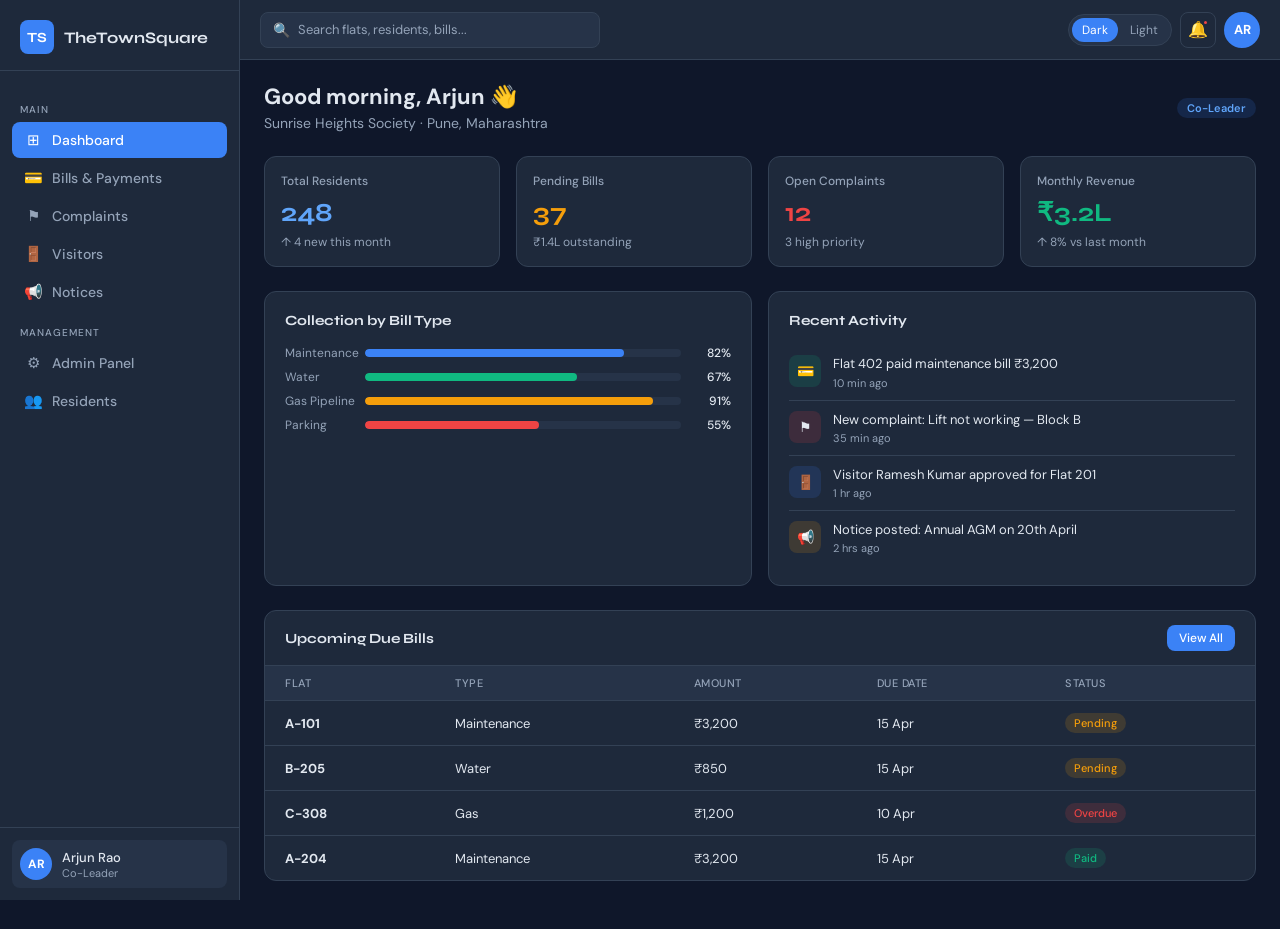
==== index.html @ 12490acf "TheTownSquare  full dashboard" ====
<!DOCTYPE html>
<html lang="en">
<head>
  <meta charset="UTF-8">
  <meta name="viewport" content="width=device-width, initial-scale=1.0, user-scalable=yes">
  <title>TheTownSquare | Sunrise Heights Dashboard</title>
  <link rel="stylesheet" href="styles.css">
  <link href="https://fonts.googleapis.com/css2?family=Syne:wght@400;500;700&family=DM+Sans:wght@400;500&display=swap" rel="stylesheet">
</head>
<body>
  <div class="app" id="app">
    <!-- SIDEBAR BACKDROP (mobile) -->
    <div class="sidebar-backdrop" id="sidebarBackdrop" onclick="closeSidebar()"></div>

    <!-- SIDEBAR -->
    <aside class="sidebar" id="sidebar">
      <div class="sidebar-logo">
        <div class="logo-icon">TS</div>
        <span class="logo-text">TheTownSquare</span>
      </div>
      <nav class="nav">
        <div class="nav-label">Main</div>
        <div class="nav-item active" data-page="dashboard"><span class="nav-icon">⊞</span> Dashboard</div>
        <div class="nav-item" data-page="bills"><span class="nav-icon">💳</span> Bills & Payments</div>
        <div class="nav-item" data-page="complaints"><span class="nav-icon">⚑</span> Complaints</div>
        <div class="nav-item" data-page="visitors"><span class="nav-icon">🚪</span> Visitors</div>
        <div class="nav-item" data-page="notices"><span class="nav-icon">📢</span> Notices</div>
        <div class="nav-label">Management</div>
        <div class="nav-item" data-page="admin"><span class="nav-icon">⚙</span> Admin Panel</div>
        <div class="nav-item" data-page="residents"><span class="nav-icon">👥</span> Residents</div>
      </nav>
      <div class="sidebar-bottom">
        <div class="user-card">
          <div class="avatar">AR</div>
          <div class="user-info">
            <div class="user-name">Arjun Rao</div>
            <div class="user-role">Co-Leader</div>
          </div>
        </div>
      </div>
    </aside>

    <!-- TOPBAR -->
    <header class="topbar">
      <button class="menu-btn" id="menuToggle" aria-label="Menu">☰</button>
      <div class="search-bar">
        <span class="search-icon">🔍</span>
        <input type="text" placeholder="Search flats, residents, bills..." id="globalSearch" />
      </div>
      <div class="topbar-right">
        <div class="toggle-wrap">
          <div class="toggle-opt on" id="darkBtn">Dark</div>
          <div class="toggle-opt" id="lightBtn">Light</div>
        </div>
        <button class="icon-btn badge-btn" id="notifBell">
          🔔
          <span class="notif-dot"></span>
        </button>
        <div class="topbar-avatar" id="avatarBtn">AR</div>
      </div>
    </header>

    <!-- MAIN CONTENT: pages injected dynamically but we keep static structure for clarity -->
    <main class="main" id="mainContent">
      <!-- Pages will be managed by JavaScript, but we can keep static HTML inside containers for reliability.
           For clean separation, JS will mount initial pages, but to respect the "3 files" approach we embed initial structure inside JS.
           However we keep static HTML as backup. We'll let JS fully control page visibility to keep modular. -->
    </main>
  </div>

  <!-- MODAL OVERLAYS (static but used by JS) -->
  <div class="overlay" id="addBillModal">
    <div class="modal">
      <div class="modal-title">Create New Bill <button class="close-btn" data-modal="addBillModal">✕</button></div>
      <div class="form-row"><label class="form-label">Flat Number</label><input class="form-input" id="billFlat" type="text" placeholder="A-101" /></div>
      <div class="form-row"><label class="form-label">Bill Type</label><select class="form-input" id="billType"><option>Maintenance</option><option>Water</option><option>Gas Pipeline</option><option>Parking</option></select></div>
      <div class="form-grid">
        <div class="form-row"><label class="form-label">Amount (₹)</label><input class="form-input" id="billAmount" type="number" placeholder="3200" /></div>
        <div class="form-row"><label class="form-label">Due Date</label><input class="form-input" id="billDue" type="date" /></div>
      </div>
      <div class="form-row"><label class="form-label">Notes (optional)</label><textarea class="form-input" id="billNotes" rows="2" placeholder="Any additional info..."></textarea></div>
      <div style="display:flex;gap:10px;margin-top:4px"><button class="btn btn-primary" id="confirmBillBtn" style="flex:1">Create Bill</button><button class="btn btn-outline" data-modal="addBillModal" style="flex:1">Cancel</button></div>
    </div>
  </div>
  <div class="overlay" id="addComplaintModal">
    <div class="modal">
      <div class="modal-title">Raise Complaint <button class="close-btn" data-modal="addComplaintModal">✕</button></div>
      <div class="form-row"><label class="form-label">Complaint Title</label><input class="form-input" id="complaintTitle" type="text" placeholder="Brief title" /></div>
      <div class="form-row"><label class="form-label">Description</label><textarea class="form-input" id="complaintDesc" rows="3" placeholder="Describe issue..."></textarea></div>
      <div class="form-grid">
        <div class="form-row"><label class="form-label">Priority</label><select class="form-input" id="complaintPriority"><option>Low</option><option>Medium</option><option>High</option></select></div>
        <div class="form-row"><label class="form-label">Flat Number</label><input class="form-input" id="complaintFlat" type="text" placeholder="Your flat" /></div>
      </div>
      <div style="display:flex;gap:10px;margin-top:4px"><button class="btn btn-primary" id="confirmComplaintBtn" style="flex:1">Submit</button><button class="btn btn-outline" data-modal="addComplaintModal" style="flex:1">Cancel</button></div>
    </div>
  </div>
  <div class="overlay" id="addVisitorModal">
    <div class="modal"><div class="modal-title">Add Expected Visitor <button class="close-btn" data-modal="addVisitorModal">✕</button></div>
      <div class="form-row"><label class="form-label">Visitor Name</label><input class="form-input" id="visitorName" type="text" placeholder="Full name" /></div>
      <div class="form-grid"><div class="form-row"><label class="form-label">Visit Type</label><select class="form-input" id="visitorType"><option>Guest</option><option>Delivery</option><option>Service</option></select></div>
      <div class="form-row"><label class="form-label">Expected Date</label><input class="form-input" id="visitorDate" type="date" /></div></div>
      <div class="form-row"><label class="form-label">Purpose</label><input class="form-input" id="visitorPurpose" type="text" placeholder="Reason" /></div>
      <div style="display:flex;gap:10px;margin-top:4px"><button class="btn btn-primary" id="confirmVisitorBtn" style="flex:1">Add Visitor</button><button class="btn btn-outline" data-modal="addVisitorModal" style="flex:1">Cancel</button></div>
    </div>
  </div>
  <div class="overlay" id="addNoticeModal">
    <div class="modal"><div class="modal-title">Post Notice <button class="close-btn" data-modal="addNoticeModal">✕</button></div>
      <div class="form-row"><label class="form-label">Notice Title</label><input class="form-input" id="noticeTitle" type="text" placeholder="Title" /></div>
      <div class="form-row"><label class="form-label">Content</label><textarea class="form-input" id="noticeContent" rows="4" placeholder="Details..."></textarea></div>
      <div class="form-grid"><div class="form-row"><label class="form-label">Visibility</label><select class="form-input" id="noticeVisibility"><option>All Residents</option><option>Block A Only</option><option>Committee Only</option></select></div>
      <div class="form-row"><label class="form-label">Priority</label><select class="form-input" id="noticePriority"><option>Normal</option><option>Important</option><option>Urgent</option></select></div></div>
      <div style="display:flex;gap:10px;margin-top:4px"><button class="btn btn-primary" id="confirmNoticeBtn" style="flex:1">Post Notice</button><button class="btn btn-outline" data-modal="addNoticeModal" style="flex:1">Cancel</button></div>
    </div>
  </div>

  <script src="script.js"></script>
</body>
</html>
---- styles.css ----
@import url('https://fonts.googleapis.com/css2?family=Syne:wght@400;500;700&family=DM+Sans:wght@400;500&display=swap');

* {
  box-sizing: border-box;
  margin: 0;
  padding: 0;
}

:root {
  --bg: #0F172A;
  --surface: #1E293B;
  --surface2: #263348;
  --accent: #3B82F6;
  --accent2: #60A5FA;
  --text: #E2E8F0;
  --text2: #94A3B8;
  --border: #334155;
  --success: #10B981;
  --warn: #F59E0B;
  --danger: #EF4444;
  --sidebar: 240px;
  --topbar: 60px;
  --radius: 12px;
}

.light {
  --bg: #F1F5F9;
  --surface: #FFFFFF;
  --surface2: #F8FAFC;
  --accent: #2563EB;
  --accent2: #3B82F6;
  --text: #0F172A;
  --text2: #64748B;
  --border: #E2E8F0;
  --success: #059669;
  --warn: #D97706;
  --danger: #DC2626;
}

body {
  font-family: 'DM Sans', sans-serif;
  background: var(--bg);
  color: var(--text);
  min-height: 100vh;
  overflow-x: hidden;
}

h1, h2, h3, h4 {
  font-family: 'Syne', sans-serif;
}

.app {
  display: flex;
  min-height: 100vh;
}

/* SIDEBAR */
.sidebar {
  width: var(--sidebar);
  background: var(--surface);
  border-right: 1px solid var(--border);
  display: flex;
  flex-direction: column;
  position: fixed;
  top: 0;
  left: 0;
  height: 100vh;
  z-index: 100;
  transition: transform 0.3s ease;
}

.sidebar-logo {
  padding: 20px 20px 16px;
  border-bottom: 1px solid var(--border);
  display: flex;
  align-items: center;
  gap: 10px;
}

.logo-icon {
  width: 34px;
  height: 34px;
  background: var(--accent);
  border-radius: 8px;
  display: flex;
  align-items: center;
  justify-content: center;
  font-family: 'Syne', sans-serif;
  font-weight: 700;
  color: #fff;
  font-size: 14px;
}

.logo-text {
  font-family: 'Syne', sans-serif;
  font-weight: 700;
  font-size: 16px;
  color: var(--text);
}

.nav {
  flex: 1;
  padding: 16px 12px;
  overflow-y: auto;
}

.nav-label {
  font-size: 10px;
  font-weight: 500;
  color: var(--text2);
  letter-spacing: 1px;
  text-transform: uppercase;
  padding: 0 8px;
  margin: 16px 0 6px;
}

.nav-item {
  display: flex;
  align-items: center;
  gap: 10px;
  padding: 9px 12px;
  border-radius: 8px;
  cursor: pointer;
  color: var(--text2);
  font-size: 14px;
  font-weight: 500;
  transition: all 0.15s;
  margin-bottom: 2px;
}

.nav-item:hover {
  background: var(--surface2);
  color: var(--text);
}

.nav-item.active {
  background: var(--accent);
  color: #fff;
}

.nav-icon {
  width: 18px;
  height: 18px;
  display: flex;
  align-items: center;
  justify-content: center;
  font-size: 15px;
  flex-shrink: 0;
}

.sidebar-bottom {
  padding: 12px;
  border-top: 1px solid var(--border);
}

.user-card {
  display: flex;
  align-items: center;
  gap: 10px;
  padding: 8px;
  border-radius: 8px;
  background: var(--surface2);
}

.avatar {
  width: 32px;
  height: 32px;
  border-radius: 50%;
  background: var(--accent);
  display: flex;
  align-items: center;
  justify-content: center;
  font-size: 12px;
  font-weight: 700;
  color: #fff;
  flex-shrink: 0;
}

.user-info {
  flex: 1;
  min-width: 0;
}

.user-name {
  font-size: 13px;
  font-weight: 500;
  color: var(--text);
  white-space: nowrap;
  overflow: hidden;
  text-overflow: ellipsis;
}

.user-role {
  font-size: 11px;
  color: var(--text2);
}

/* TOPBAR */
.topbar {
  height: var(--topbar);
  background: var(--surface);
  border-bottom: 1px solid var(--border);
  display: flex;
  align-items: center;
  gap: 12px;
  padding: 0 20px;
  position: fixed;
  top: 0;
  right: 0;
  left: var(--sidebar);
  z-index: 99;
  transition: left 0.3s;
}

.menu-btn {
  display: none;
  background: none;
  border: none;
  cursor: pointer;
  color: var(--text);
  font-size: 20px;
  padding: 4px;
}

.search-bar {
  flex: 1;
  max-width: 340px;
  display: flex;
  align-items: center;
  gap: 8px;
  background: var(--surface2);
  border: 1px solid var(--border);
  border-radius: 8px;
  padding: 0 12px;
  height: 36px;
}

.search-bar input {
  background: none;
  border: none;
  outline: none;
  color: var(--text);
  font-size: 13px;
  width: 100%;
  font-family: 'DM Sans', sans-serif;
}

.search-bar input::placeholder {
  color: var(--text2);
}

.search-icon {
  color: var(--text2);
  font-size: 14px;
}

.topbar-right {
  margin-left: auto;
  display: flex;
  align-items: center;
  gap: 8px;
}

.icon-btn {
  width: 36px;
  height: 36px;
  border-radius: 8px;
  border: 1px solid var(--border);
  background: none;
  cursor: pointer;
  display: flex;
  align-items: center;
  justify-content: center;
  color: var(--text2);
  font-size: 16px;
  transition: all 0.15s;
}

.icon-btn:hover {
  background: var(--surface2);
  color: var(--text);
}

.badge-btn {
  position: relative;
}

.notif-dot {
  position: absolute;
  top: 6px;
  right: 6px;
  width: 7px;
  height: 7px;
  border-radius: 50%;
  background: var(--danger);
  border: 2px solid var(--surface);
}

.topbar-avatar {
  width: 36px;
  height: 36px;
  border-radius: 50%;
  background: var(--accent);
  display: flex;
  align-items: center;
  justify-content: center;
  font-size: 13px;
  font-weight: 700;
  color: #fff;
  cursor: pointer;
  border: 2px solid var(--accent);
}

/* MAIN */
.main {
  margin-left: var(--sidebar);
  padding-top: var(--topbar);
  flex: 1;
  min-width: 0;
  transition: margin-left 0.3s;
}

.page {
  display: none;
  padding: 24px;
  animation: fadeIn 0.2s ease;
}

.page.active {
  display: block;
}

@keyframes fadeIn {
  from {
    opacity: 0;
    transform: translateY(6px);
  }
  to {
    opacity: 1;
    transform: translateY(0);
  }
}

/* PAGE HEADER */
.page-header {
  margin-bottom: 24px;
}

.page-title {
  font-size: 22px;
  font-weight: 700;
  color: var(--text);
  line-height: 1.2;
}

.page-sub {
  font-size: 14px;
  color: var(--text2);
  margin-top: 4px;
}

.header-row {
  display: flex;
  align-items: center;
  justify-content: space-between;
  gap: 12px;
  flex-wrap: wrap;
}

/* CARDS & GRID */
.stats-grid {
  display: grid;
  grid-template-columns: repeat(auto-fit, minmax(160px, 1fr));
  gap: 16px;
  margin-bottom: 24px;
}

.stat-card {
  background: var(--surface);
  border: 1px solid var(--border);
  border-radius: var(--radius);
  padding: 16px;
}

.stat-label {
  font-size: 12px;
  color: var(--text2);
  font-weight: 500;
  margin-bottom: 8px;
}

.stat-val {
  font-size: 26px;
  font-weight: 700;
  font-family: 'Syne', sans-serif;
  color: var(--text);
}

.stat-val.blue {
  color: var(--accent2);
}

.stat-val.green {
  color: var(--success);
}

.stat-val.amber {
  color: var(--warn);
}

.stat-val.red {
  color: var(--danger);
}

.stat-trend {
  font-size: 12px;
  margin-top: 6px;
  color: var(--text2);
}

.grid2 {
  display: grid;
  grid-template-columns: repeat(auto-fit, minmax(280px, 1fr));
  gap: 16px;
  margin-bottom: 24px;
}

.card {
  background: var(--surface);
  border: 1px solid var(--border);
  border-radius: var(--radius);
  padding: 20px;
}

.card-title {
  font-size: 14px;
  font-weight: 700;
  font-family: 'Syne', sans-serif;
  margin-bottom: 16px;
  color: var(--text);
}

/* TABLE */
.table-wrap {
  background: var(--surface);
  border: 1px solid var(--border);
  border-radius: var(--radius);
  overflow: hidden;
  margin-bottom: 24px;
}

.table-head {
  padding: 14px 20px;
  border-bottom: 1px solid var(--border);
  display: flex;
  align-items: center;
  justify-content: space-between;
  gap: 12px;
  flex-wrap: wrap;
}

.table-title {
  font-size: 14px;
  font-weight: 700;
  font-family: 'Syne', sans-serif;
  color: var(--text);
}

table {
  width: 100%;
  border-collapse: collapse;
}

th {
  text-align: left;
  padding: 10px 20px;
  font-size: 11px;
  font-weight: 500;
  color: var(--text2);
  text-transform: uppercase;
  letter-spacing: 0.5px;
  border-bottom: 1px solid var(--border);
  background: var(--surface2);
}

td {
  padding: 12px 20px;
  font-size: 13px;
  color: var(--text);
  border-bottom: 1px solid var(--border);
}

tr:last-child td {
  border-bottom: none;
}

tr:hover td {
  background: var(--surface2);
}

.overflow-x {
  overflow-x: auto;
}

/* BADGES */
.badge {
  display: inline-flex;
  align-items: center;
  padding: 3px 9px;
  border-radius: 20px;
  font-size: 11px;
  font-weight: 500;
}

.b-green {
  background: rgba(16, 185, 129, 0.15);
  color: var(--success);
}

.b-amber {
  background: rgba(245, 158, 11, 0.15);
  color: var(--warn);
}

.b-red {
  background: rgba(239, 68, 68, 0.15);
  color: var(--danger);
}

.b-blue {
  background: rgba(59, 130, 246, 0.15);
  color: var(--accent2);
}

.b-gray {
  background: var(--surface2);
  color: var(--text2);
}

/* BUTTONS */
.btn {
  display: inline-flex;
  align-items: center;
  gap: 6px;
  padding: 8px 16px;
  border-radius: 8px;
  font-size: 13px;
  font-weight: 500;
  cursor: pointer;
  border: none;
  transition: all 0.15s;
  font-family: 'DM Sans', sans-serif;
}

.btn-primary {
  background: var(--accent);
  color: #fff;
}

.btn-primary:hover {
  filter: brightness(1.1);
}

.btn-outline {
  background: none;
  border: 1px solid var(--border);
  color: var(--text);
}

.btn-outline:hover {
  background: var(--surface2);
}

.btn-sm {
  padding: 5px 12px;
  font-size: 12px;
}

.btn-danger {
  background: rgba(239, 68, 68, 0.1);
  color: var(--danger);
  border: 1px solid rgba(239, 68, 68, 0.2);
}

/* FILTERS */
.filters {
  display: flex;
  gap: 8px;
  flex-wrap: wrap;
  margin-bottom: 16px;
}

.filter-select {
  background: var(--surface);
  border: 1px solid var(--border);
  border-radius: 8px;
  padding: 6px 12px;
  color: var(--text);
  font-size: 13px;
  cursor: pointer;
  outline: none;
  font-family: 'DM Sans', sans-serif;
}

/* COMPLAINT CARD */
.complaint-list {
  display: flex;
  flex-direction: column;
  gap: 12px;
}

.complaint-card {
  background: var(--surface);
  border: 1px solid var(--border);
  border-radius: var(--radius);
  padding: 16px;
  display: flex;
  gap: 14px;
  align-items: flex-start;
}

.priority-dot {
  width: 10px;
  height: 10px;
  border-radius: 50%;
  flex-shrink: 0;
  margin-top: 4px;
}

.p-high {
  background: var(--danger);
}

.p-med {
  background: var(--warn);
}

.p-low {
  background: var(--success);
}

.complaint-body {
  flex: 1;
  min-width: 0;
}

.complaint-title {
  font-size: 14px;
  font-weight: 500;
  color: var(--text);
  margin-bottom: 4px;
}

.complaint-desc {
  font-size: 12px;
  color: var(--text2);
  line-height: 1.5;
}

.complaint-meta {
  display: flex;
  align-items: center;
  gap: 8px;
  margin-top: 8px;
  flex-wrap: wrap;
}

/* NOTICE FEED */
.notice-list {
  display: flex;
  flex-direction: column;
  gap: 12px;
}

.notice-card {
  background: var(--surface);
  border: 1px solid var(--border);
  border-left: 3px solid var(--accent);
  border-radius: var(--radius);
  padding: 16px;
}

.notice-title {
  font-size: 14px;
  font-weight: 600;
  font-family: 'Syne', sans-serif;
  color: var(--text);
  margin-bottom: 6px;
}

.notice-body {
  font-size: 13px;
  color: var(--text2);
  line-height: 1.6;
}

.notice-meta {
  font-size: 11px;
  color: var(--text2);
  margin-top: 10px;
  display: flex;
  gap: 12px;
}

/* VISITOR TAGS */
.vis-tag {
  display: inline-flex;
  align-items: center;
  gap: 4px;
  padding: 2px 8px;
  border-radius: 20px;
  font-size: 11px;
}

.vt-delivery {
  background: rgba(59, 130, 246, 0.12);
  color: var(--accent2);
}

.vt-guest {
  background: rgba(16, 185, 129, 0.12);
  color: var(--success);
}

.vt-service {
  background: rgba(245, 158, 11, 0.12);
  color: var(--warn);
}

/* MINI BAR */
.mini-bar-wrap {
  display: flex;
  flex-direction: column;
  gap: 8px;
}

.mini-bar-row {
  display: flex;
  align-items: center;
  gap: 10px;
  font-size: 12px;
}

.mini-bar-label {
  width: 70px;
  color: var(--text2);
  flex-shrink: 0;
}

.mini-bar-track {
  flex: 1;
  height: 8px;
  background: var(--surface2);
  border-radius: 4px;
  overflow: hidden;
}

.mini-bar-fill {
  height: 100%;
  border-radius: 4px;
  background: var(--accent);
}

.mini-bar-val {
  width: 40px;
  text-align: right;
  color: var(--text);
  font-weight: 500;
  flex-shrink: 0;
}

/* FORMS */
.form-row {
  margin-bottom: 14px;
}

.form-label {
  font-size: 12px;
  font-weight: 500;
  color: var(--text2);
  margin-bottom: 6px;
  display: block;
}

.form-input {
  width: 100%;
  background: var(--surface2);
  border: 1px solid var(--border);
  border-radius: 8px;
  padding: 9px 12px;
  color: var(--text);
  font-size: 13px;
  outline: none;
  transition: border 0.15s;
  font-family: 'DM Sans', sans-serif;
}

.form-input:focus {
  border-color: var(--accent);
}

.form-grid {
  display: grid;
  grid-template-columns: repeat(auto-fit, minmax(160px, 1fr));
  gap: 12px;
}

/* ACTIVITY */
.activity-item {
  display: flex;
  align-items: flex-start;
  gap: 12px;
  padding: 10px 0;
  border-bottom: 1px solid var(--border);
}

.activity-item:last-child {
  border-bottom: none;
}

.activity-icon {
  width: 32px;
  height: 32px;
  border-radius: 8px;
  display: flex;
  align-items: center;
  justify-content: center;
  font-size: 14px;
  flex-shrink: 0;
}

.ai-blue {
  background: rgba(59, 130, 246, 0.15);
}

.ai-green {
  background: rgba(16, 185, 129, 0.15);
}

.ai-amber {
  background: rgba(245, 158, 11, 0.15);
}

.ai-red {
  background: rgba(239, 68, 68, 0.15);
}

.activity-text {
  font-size: 13px;
  color: var(--text);
  line-height: 1.4;
}

.activity-time {
  font-size: 11px;
  color: var(--text2);
  margin-top: 2px;
}

/* OVERLAY MODAL */
.overlay {
  display: none;
  position: fixed;
  top: 0;
  left: 0;
  width: 100%;
  height: 100%;
  background: rgba(0, 0, 0, 0.5);
  z-index: 200;
  align-items: center;
  justify-content: center;
}

.overlay.open {
  display: flex;
}

.modal {
  background: var(--surface);
  border: 1px solid var(--border);
  border-radius: 16px;
  padding: 24px;
  width: 90%;
  max-width: 480px;
  max-height: 90vh;
  overflow-y: auto;
}

.modal-title {
  font-size: 16px;
  font-weight: 700;
  font-family: 'Syne', sans-serif;
  margin-bottom: 20px;
  display: flex;
  justify-content: space-between;
  align-items: center;
}

.close-btn {
  background: none;
  border: none;
  cursor: pointer;
  color: var(--text2);
  font-size: 18px;
}

/* SIDEBAR BACKDROP */
.sidebar-backdrop {
  display: none;
  position: fixed;
  top: 0;
  left: 0;
  width: 100%;
  height: 100%;
  background: rgba(0, 0, 0, 0.5);
  z-index: 99;
}

/* TOGGLE */
.toggle-wrap {
  display: flex;
  align-items: center;
  background: var(--surface2);
  border: 1px solid var(--border);
  border-radius: 20px;
  padding: 3px;
  gap: 2px;
}

.toggle-opt {
  padding: 4px 10px;
  border-radius: 16px;
  font-size: 12px;
  cursor: pointer;
  color: var(--text2);
  transition: all 0.15s;
}

.toggle-opt.on {
  background: var(--accent);
  color: #fff;
}

/* ROLE PILL */
.role-pill {
  padding: 3px 10px;
  border-radius: 20px;
  font-size: 11px;
  font-weight: 600;
  background: rgba(59, 130, 246, 0.15);
  color: var(--accent2);
  display: inline-block;
}

/* RESPONSIVE */
@media (max-width: 768px) {
  :root {
    --sidebar: 240px;
  }
  .sidebar {
    transform: translateX(-100%);
  }
  .sidebar.open {
    transform: translateX(0);
  }
  .sidebar-backdrop.open {
    display: block;
  }
  .topbar {
    left: 0;
  }
  .menu-btn {
    display: flex;
  }
  .main {
    margin-left: 0;
  }
  th, td {
    padding: 10px 12px;
  }
  .hide-mobile {
    display: none;
  }
  .stats-grid {
    grid-template-columns: repeat(2, 1fr);
  }
  .page {
    padding: 16px;
  }
}

@media (max-width: 480px) {
  .stats-grid {
    grid-template-columns: 1fr 1fr;
  }
  .stat-val {
    font-size: 20px;
  }
  .page {
    padding: 12px;
  }
}
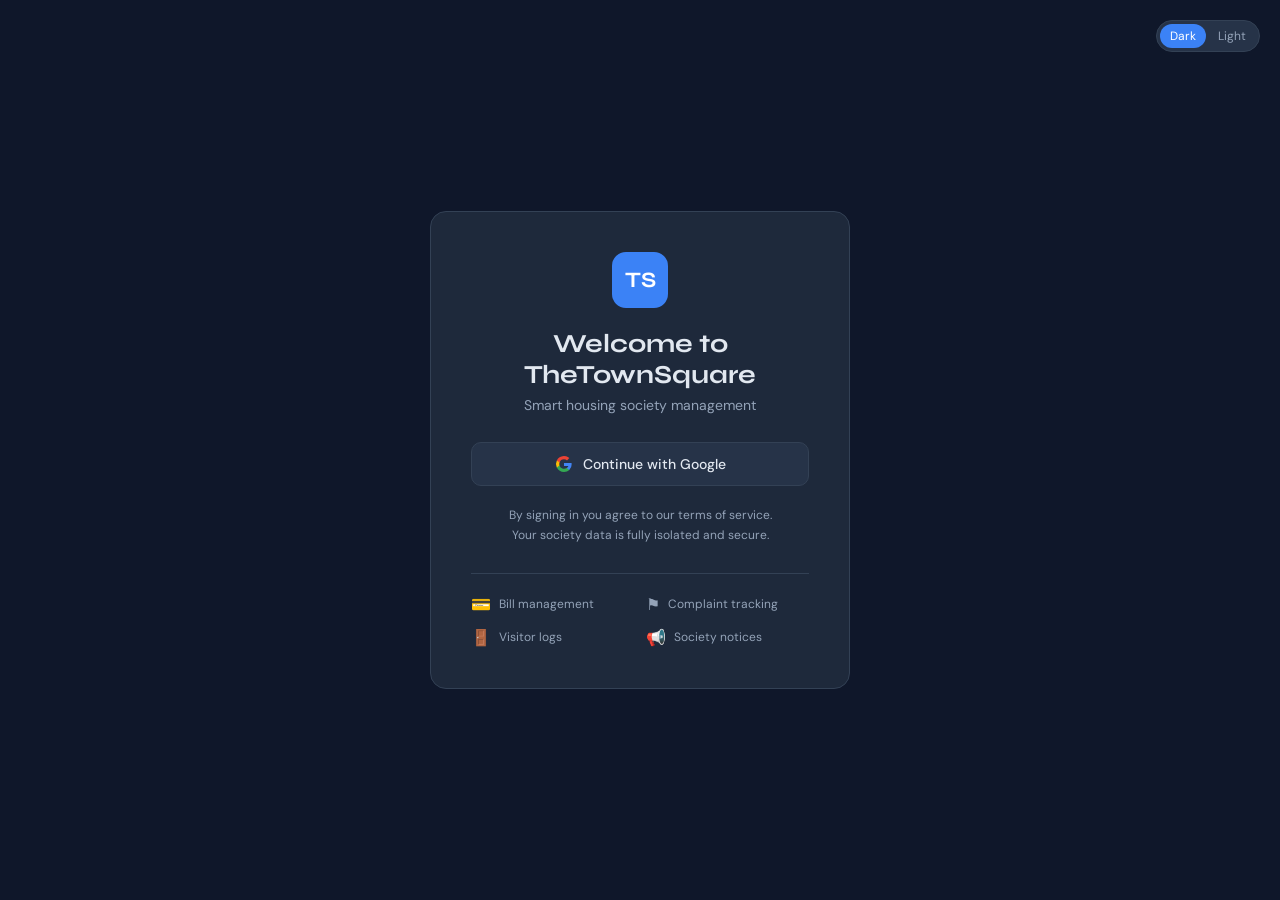
==== commit 0ab09fd3: "Initial commit" ====
--- a/index.html
+++ b/index.html
@@ -1,118 +1,49 @@
 <!DOCTYPE html>
 <html lang="en">
 <head>
-  <meta charset="UTF-8">
-  <meta name="viewport" content="width=device-width, initial-scale=1.0, user-scalable=yes">
-  <title>TheTownSquare | Sunrise Heights Dashboard</title>
-  <link rel="stylesheet" href="styles.css">
-  <link href="https://fonts.googleapis.com/css2?family=Syne:wght@400;500;700&family=DM+Sans:wght@400;500&display=swap" rel="stylesheet">
+  <meta charset="UTF-8" />
+  <meta name="viewport" content="width=device-width, initial-scale=1.0" />
+  <title>TheTownSquare — Login</title>
+  <link rel="stylesheet" href="styles.css" />
 </head>
 <body>
-  <div class="app" id="app">
-    <!-- SIDEBAR BACKDROP (mobile) -->
-    <div class="sidebar-backdrop" id="sidebarBackdrop" onclick="closeSidebar()"></div>
+  <div class="login-page">
+    <div class="login-card">
 
-    <!-- SIDEBAR -->
-    <aside class="sidebar" id="sidebar">
-      <div class="sidebar-logo">
-        <div class="logo-icon">TS</div>
-        <span class="logo-text">TheTownSquare</span>
+      <!-- Theme toggle (top-right of card) -->
+      <div style="position:absolute;top:20px;right:20px;" class="theme-toggle">
+        <button class="theme-btn" data-theme="dark">Dark</button>
+        <button class="theme-btn" data-theme="light">Light</button>
       </div>
-      <nav class="nav">
-        <div class="nav-label">Main</div>
-        <div class="nav-item active" data-page="dashboard"><span class="nav-icon">⊞</span> Dashboard</div>
-        <div class="nav-item" data-page="bills"><span class="nav-icon">💳</span> Bills & Payments</div>
-        <div class="nav-item" data-page="complaints"><span class="nav-icon">⚑</span> Complaints</div>
-        <div class="nav-item" data-page="visitors"><span class="nav-icon">🚪</span> Visitors</div>
-        <div class="nav-item" data-page="notices"><span class="nav-icon">📢</span> Notices</div>
-        <div class="nav-label">Management</div>
-        <div class="nav-item" data-page="admin"><span class="nav-icon">⚙</span> Admin Panel</div>
-        <div class="nav-item" data-page="residents"><span class="nav-icon">👥</span> Residents</div>
-      </nav>
-      <div class="sidebar-bottom">
-        <div class="user-card">
-          <div class="avatar">AR</div>
-          <div class="user-info">
-            <div class="user-name">Arjun Rao</div>
-            <div class="user-role">Co-Leader</div>
-          </div>
-        </div>
+
+      <div class="login-logo">TS</div>
+      <h1 class="login-title">Welcome to TheTownSquare</h1>
+      <p class="login-sub">Smart housing society management</p>
+
+      <!-- Google Sign-In button -->
+      <a href="dashboard.html" class="google-btn">
+        <svg width="18" height="18" viewBox="0 0 18 18">
+          <path fill="#4285F4" d="M16.51 8H8.98v3h4.3c-.18 1-.74 1.48-1.6 2.04v2.01h2.6a7.8 7.8 0 002.38-5.88c0-.57-.05-.66-.15-1.18z"/>
+          <path fill="#34A853" d="M8.98 17c2.16 0 3.97-.72 5.3-1.94l-2.6-2a4.8 4.8 0 01-7.18-2.54H1.83v2.07A8 8 0 008.98 17z"/>
+          <path fill="#FBBC05" d="M4.5 10.52a4.8 4.8 0 010-3.04V5.41H1.83a8 8 0 000 7.18l2.67-2.07z"/>
+          <path fill="#EA4335" d="M8.98 4.18c1.17 0 2.23.4 3.06 1.2l2.3-2.3A8 8 0 001.83 5.4L4.5 7.49a4.77 4.77 0 014.48-3.31z"/>
+        </svg>
+        Continue with Google
+      </a>
+
+      <p style="font-size:12px;color:var(--text2);line-height:1.6;">
+        By signing in you agree to our terms of service.<br/>
+        Your society data is fully isolated and secure.
+      </p>
+
+      <div class="login-features">
+        <div class="login-feature"><span style="font-size:16px">💳</span> Bill management</div>
+        <div class="login-feature"><span style="font-size:16px">⚑</span> Complaint tracking</div>
+        <div class="login-feature"><span style="font-size:16px">🚪</span> Visitor logs</div>
+        <div class="login-feature"><span style="font-size:16px">📢</span> Society notices</div>
       </div>
-    </aside>
-
-    <!-- TOPBAR -->
-    <header class="topbar">
-      <button class="menu-btn" id="menuToggle" aria-label="Menu">☰</button>
-      <div class="search-bar">
-        <span class="search-icon">🔍</span>
-        <input type="text" placeholder="Search flats, residents, bills..." id="globalSearch" />
-      </div>
-      <div class="topbar-right">
-        <div class="toggle-wrap">
-          <div class="toggle-opt on" id="darkBtn">Dark</div>
-          <div class="toggle-opt" id="lightBtn">Light</div>
-        </div>
-        <button class="icon-btn badge-btn" id="notifBell">
-          🔔
-          <span class="notif-dot"></span>
-        </button>
-        <div class="topbar-avatar" id="avatarBtn">AR</div>
-      </div>
-    </header>
-
-    <!-- MAIN CONTENT: pages injected dynamically but we keep static structure for clarity -->
-    <main class="main" id="mainContent">
-      <!-- Pages will be managed by JavaScript, but we can keep static HTML inside containers for reliability.
-           For clean separation, JS will mount initial pages, but to respect the "3 files" approach we embed initial structure inside JS.
-           However we keep static HTML as backup. We'll let JS fully control page visibility to keep modular. -->
-    </main>
-  </div>
-
-  <!-- MODAL OVERLAYS (static but used by JS) -->
-  <div class="overlay" id="addBillModal">
-    <div class="modal">
-      <div class="modal-title">Create New Bill <button class="close-btn" data-modal="addBillModal">✕</button></div>
-      <div class="form-row"><label class="form-label">Flat Number</label><input class="form-input" id="billFlat" type="text" placeholder="A-101" /></div>
-      <div class="form-row"><label class="form-label">Bill Type</label><select class="form-input" id="billType"><option>Maintenance</option><option>Water</option><option>Gas Pipeline</option><option>Parking</option></select></div>
-      <div class="form-grid">
-        <div class="form-row"><label class="form-label">Amount (₹)</label><input class="form-input" id="billAmount" type="number" placeholder="3200" /></div>
-        <div class="form-row"><label class="form-label">Due Date</label><input class="form-input" id="billDue" type="date" /></div>
-      </div>
-      <div class="form-row"><label class="form-label">Notes (optional)</label><textarea class="form-input" id="billNotes" rows="2" placeholder="Any additional info..."></textarea></div>
-      <div style="display:flex;gap:10px;margin-top:4px"><button class="btn btn-primary" id="confirmBillBtn" style="flex:1">Create Bill</button><button class="btn btn-outline" data-modal="addBillModal" style="flex:1">Cancel</button></div>
     </div>
   </div>
-  <div class="overlay" id="addComplaintModal">
-    <div class="modal">
-      <div class="modal-title">Raise Complaint <button class="close-btn" data-modal="addComplaintModal">✕</button></div>
-      <div class="form-row"><label class="form-label">Complaint Title</label><input class="form-input" id="complaintTitle" type="text" placeholder="Brief title" /></div>
-      <div class="form-row"><label class="form-label">Description</label><textarea class="form-input" id="complaintDesc" rows="3" placeholder="Describe issue..."></textarea></div>
-      <div class="form-grid">
-        <div class="form-row"><label class="form-label">Priority</label><select class="form-input" id="complaintPriority"><option>Low</option><option>Medium</option><option>High</option></select></div>
-        <div class="form-row"><label class="form-label">Flat Number</label><input class="form-input" id="complaintFlat" type="text" placeholder="Your flat" /></div>
-      </div>
-      <div style="display:flex;gap:10px;margin-top:4px"><button class="btn btn-primary" id="confirmComplaintBtn" style="flex:1">Submit</button><button class="btn btn-outline" data-modal="addComplaintModal" style="flex:1">Cancel</button></div>
-    </div>
-  </div>
-  <div class="overlay" id="addVisitorModal">
-    <div class="modal"><div class="modal-title">Add Expected Visitor <button class="close-btn" data-modal="addVisitorModal">✕</button></div>
-      <div class="form-row"><label class="form-label">Visitor Name</label><input class="form-input" id="visitorName" type="text" placeholder="Full name" /></div>
-      <div class="form-grid"><div class="form-row"><label class="form-label">Visit Type</label><select class="form-input" id="visitorType"><option>Guest</option><option>Delivery</option><option>Service</option></select></div>
-      <div class="form-row"><label class="form-label">Expected Date</label><input class="form-input" id="visitorDate" type="date" /></div></div>
-      <div class="form-row"><label class="form-label">Purpose</label><input class="form-input" id="visitorPurpose" type="text" placeholder="Reason" /></div>
-      <div style="display:flex;gap:10px;margin-top:4px"><button class="btn btn-primary" id="confirmVisitorBtn" style="flex:1">Add Visitor</button><button class="btn btn-outline" data-modal="addVisitorModal" style="flex:1">Cancel</button></div>
-    </div>
-  </div>
-  <div class="overlay" id="addNoticeModal">
-    <div class="modal"><div class="modal-title">Post Notice <button class="close-btn" data-modal="addNoticeModal">✕</button></div>
-      <div class="form-row"><label class="form-label">Notice Title</label><input class="form-input" id="noticeTitle" type="text" placeholder="Title" /></div>
-      <div class="form-row"><label class="form-label">Content</label><textarea class="form-input" id="noticeContent" rows="4" placeholder="Details..."></textarea></div>
-      <div class="form-grid"><div class="form-row"><label class="form-label">Visibility</label><select class="form-input" id="noticeVisibility"><option>All Residents</option><option>Block A Only</option><option>Committee Only</option></select></div>
-      <div class="form-row"><label class="form-label">Priority</label><select class="form-input" id="noticePriority"><option>Normal</option><option>Important</option><option>Urgent</option></select></div></div>
-      <div style="display:flex;gap:10px;margin-top:4px"><button class="btn btn-primary" id="confirmNoticeBtn" style="flex:1">Post Notice</button><button class="btn btn-outline" data-modal="addNoticeModal" style="flex:1">Cancel</button></div>
-    </div>
-  </div>
-
   <script src="script.js"></script>
 </body>
-</html>+</html>
--- a/styles.css
+++ b/styles.css
@@ -1,1002 +1,333 @@
 @import url('https://fonts.googleapis.com/css2?family=Syne:wght@400;500;700&family=DM+Sans:wght@400;500&display=swap');
 
-* {
-  box-sizing: border-box;
-  margin: 0;
-  padding: 0;
-}
-
+/* ── THEME VARIABLES ── */
 :root {
-  --bg: #0F172A;
+  --bg:      #F1F5F9;
+  --surface: #FFFFFF;
+  --surface2:#F8FAFC;
+  --accent:  #2563EB;
+  --accent2: #3B82F6;
+  --text:    #0F172A;
+  --text2:   #64748B;
+  --border:  #E2E8F0;
+  --success: #059669;
+  --warn:    #D97706;
+  --danger:  #DC2626;
+  --sidebar: 240px;
+  --topbar:  60px;
+  --radius:  12px;
+}
+.dark {
+  --bg:      #0F172A;
   --surface: #1E293B;
-  --surface2: #263348;
-  --accent: #3B82F6;
+  --surface2:#263348;
+  --accent:  #3B82F6;
   --accent2: #60A5FA;
-  --text: #E2E8F0;
-  --text2: #94A3B8;
-  --border: #334155;
+  --text:    #E2E8F0;
+  --text2:   #94A3B8;
+  --border:  #334155;
   --success: #10B981;
-  --warn: #F59E0B;
-  --danger: #EF4444;
-  --sidebar: 240px;
-  --topbar: 60px;
-  --radius: 12px;
-}
-
-.light {
-  --bg: #F1F5F9;
-  --surface: #FFFFFF;
-  --surface2: #F8FAFC;
-  --accent: #2563EB;
-  --accent2: #3B82F6;
-  --text: #0F172A;
-  --text2: #64748B;
-  --border: #E2E8F0;
-  --success: #059669;
-  --warn: #D97706;
-  --danger: #DC2626;
-}
-
-body {
-  font-family: 'DM Sans', sans-serif;
-  background: var(--bg);
-  color: var(--text);
-  min-height: 100vh;
-  overflow-x: hidden;
-}
-
-h1, h2, h3, h4 {
-  font-family: 'Syne', sans-serif;
-}
-
-.app {
-  display: flex;
-  min-height: 100vh;
-}
+  --warn:    #F59E0B;
+  --danger:  #EF4444;
+}
+
+/* ── RESET ── */
+*, *::before, *::after { box-sizing: border-box; margin: 0; padding: 0; }
+body { font-family: 'DM Sans', sans-serif; background: var(--bg); color: var(--text); min-height: 100vh; transition: background .2s, color .2s; }
+a { text-decoration: none; color: inherit; }
+h1,h2,h3,h4 { font-family: 'Syne', sans-serif; }
+
+/* ── LAYOUT ── */
+.app { display: flex; min-height: 100vh; }
 
 /* SIDEBAR */
 .sidebar {
-  width: var(--sidebar);
-  background: var(--surface);
+  width: var(--sidebar); background: var(--surface);
   border-right: 1px solid var(--border);
-  display: flex;
-  flex-direction: column;
-  position: fixed;
-  top: 0;
-  left: 0;
-  height: 100vh;
-  z-index: 100;
-  transition: transform 0.3s ease;
-}
-
+  display: flex; flex-direction: column;
+  position: fixed; top: 0; left: 0; height: 100vh;
+  z-index: 100; transition: transform .3s, background .2s;
+}
 .sidebar-logo {
   padding: 20px 20px 16px;
   border-bottom: 1px solid var(--border);
-  display: flex;
-  align-items: center;
-  gap: 10px;
-}
-
+  display: flex; align-items: center; gap: 10px;
+}
 .logo-icon {
-  width: 34px;
-  height: 34px;
-  background: var(--accent);
-  border-radius: 8px;
-  display: flex;
-  align-items: center;
-  justify-content: center;
-  font-family: 'Syne', sans-serif;
-  font-weight: 700;
-  color: #fff;
-  font-size: 14px;
-}
-
-.logo-text {
-  font-family: 'Syne', sans-serif;
-  font-weight: 700;
-  font-size: 16px;
-  color: var(--text);
-}
-
-.nav {
-  flex: 1;
-  padding: 16px 12px;
-  overflow-y: auto;
-}
-
+  width: 34px; height: 34px; background: var(--accent);
+  border-radius: 8px; display: flex; align-items: center;
+  justify-content: center; font-family: 'Syne',sans-serif;
+  font-weight: 700; color: #fff; font-size: 14px; flex-shrink: 0;
+}
+.logo-text { font-family: 'Syne',sans-serif; font-weight: 700; font-size: 16px; color: var(--text); }
+.sidebar-nav { flex: 1; padding: 16px 12px; overflow-y: auto; }
 .nav-label {
-  font-size: 10px;
-  font-weight: 500;
-  color: var(--text2);
-  letter-spacing: 1px;
-  text-transform: uppercase;
-  padding: 0 8px;
-  margin: 16px 0 6px;
-}
-
+  font-size: 10px; font-weight: 500; color: var(--text2);
+  letter-spacing: 1px; text-transform: uppercase;
+  padding: 0 8px; margin: 16px 0 6px; display: block;
+}
 .nav-item {
-  display: flex;
-  align-items: center;
-  gap: 10px;
-  padding: 9px 12px;
-  border-radius: 8px;
-  cursor: pointer;
-  color: var(--text2);
-  font-size: 14px;
-  font-weight: 500;
-  transition: all 0.15s;
-  margin-bottom: 2px;
-}
-
-.nav-item:hover {
-  background: var(--surface2);
-  color: var(--text);
-}
-
-.nav-item.active {
-  background: var(--accent);
-  color: #fff;
-}
-
-.nav-icon {
-  width: 18px;
-  height: 18px;
-  display: flex;
-  align-items: center;
-  justify-content: center;
-  font-size: 15px;
-  flex-shrink: 0;
-}
-
-.sidebar-bottom {
-  padding: 12px;
-  border-top: 1px solid var(--border);
-}
-
+  display: flex; align-items: center; gap: 10px;
+  padding: 9px 12px; border-radius: 8px; cursor: pointer;
+  color: var(--text2); font-size: 14px; font-weight: 500;
+  transition: all .15s; margin-bottom: 2px;
+}
+.nav-item:hover { background: var(--surface2); color: var(--text); }
+.nav-item.active { background: var(--accent); color: #fff; }
+.nav-icon { width: 18px; text-align: center; font-size: 15px; flex-shrink: 0; }
+.sidebar-bottom { padding: 12px; border-top: 1px solid var(--border); }
 .user-card {
-  display: flex;
-  align-items: center;
-  gap: 10px;
-  padding: 8px;
-  border-radius: 8px;
-  background: var(--surface2);
-}
-
+  display: flex; align-items: center; gap: 10px;
+  padding: 8px; border-radius: 8px; background: var(--surface2);
+}
 .avatar {
-  width: 32px;
-  height: 32px;
-  border-radius: 50%;
-  background: var(--accent);
-  display: flex;
-  align-items: center;
-  justify-content: center;
-  font-size: 12px;
-  font-weight: 700;
-  color: #fff;
-  flex-shrink: 0;
-}
-
-.user-info {
-  flex: 1;
-  min-width: 0;
-}
-
-.user-name {
-  font-size: 13px;
-  font-weight: 500;
-  color: var(--text);
-  white-space: nowrap;
-  overflow: hidden;
-  text-overflow: ellipsis;
-}
-
-.user-role {
-  font-size: 11px;
-  color: var(--text2);
-}
+  width: 32px; height: 32px; border-radius: 50%;
+  background: var(--accent); display: flex; align-items: center;
+  justify-content: center; font-size: 12px; font-weight: 700;
+  color: #fff; flex-shrink: 0;
+}
+.user-name { font-size: 13px; font-weight: 500; color: var(--text); white-space: nowrap; overflow: hidden; text-overflow: ellipsis; }
+.user-role { font-size: 11px; color: var(--text2); }
 
 /* TOPBAR */
 .topbar {
-  height: var(--topbar);
-  background: var(--surface);
+  height: var(--topbar); background: var(--surface);
   border-bottom: 1px solid var(--border);
-  display: flex;
-  align-items: center;
-  gap: 12px;
-  padding: 0 20px;
-  position: fixed;
-  top: 0;
-  right: 0;
-  left: var(--sidebar);
-  z-index: 99;
-  transition: left 0.3s;
-}
-
+  display: flex; align-items: center; gap: 12px; padding: 0 20px;
+  position: fixed; top: 0; right: 0; left: var(--sidebar);
+  z-index: 99; transition: left .3s, background .2s;
+}
 .menu-btn {
-  display: none;
-  background: none;
-  border: none;
-  cursor: pointer;
-  color: var(--text);
-  font-size: 20px;
-  padding: 4px;
-}
-
+  display: none; background: none; border: none;
+  cursor: pointer; color: var(--text); font-size: 22px; padding: 4px;
+}
 .search-bar {
-  flex: 1;
-  max-width: 340px;
-  display: flex;
-  align-items: center;
-  gap: 8px;
-  background: var(--surface2);
-  border: 1px solid var(--border);
-  border-radius: 8px;
-  padding: 0 12px;
-  height: 36px;
-}
-
+  flex: 1; max-width: 340px; display: flex; align-items: center;
+  gap: 8px; background: var(--surface2); border: 1px solid var(--border);
+  border-radius: 8px; padding: 0 12px; height: 36px;
+}
 .search-bar input {
-  background: none;
-  border: none;
-  outline: none;
-  color: var(--text);
-  font-size: 13px;
-  width: 100%;
+  background: none; border: none; outline: none;
+  color: var(--text); font-size: 13px; width: 100%;
   font-family: 'DM Sans', sans-serif;
 }
-
-.search-bar input::placeholder {
-  color: var(--text2);
-}
-
-.search-icon {
-  color: var(--text2);
-  font-size: 14px;
-}
-
-.topbar-right {
-  margin-left: auto;
-  display: flex;
-  align-items: center;
-  gap: 8px;
-}
-
+.search-bar input::placeholder { color: var(--text2); }
+.topbar-right { margin-left: auto; display: flex; align-items: center; gap: 8px; }
+.theme-toggle {
+  display: flex; align-items: center; background: var(--surface2);
+  border: 1px solid var(--border); border-radius: 20px; padding: 3px; gap: 2px;
+}
+.theme-btn {
+  padding: 4px 10px; border-radius: 16px; font-size: 12px;
+  cursor: pointer; border: none; font-family: 'DM Sans',sans-serif;
+  background: transparent; color: var(--text2); transition: all .15s;
+}
+.theme-btn.active { background: var(--accent); color: #fff; }
 .icon-btn {
-  width: 36px;
-  height: 36px;
-  border-radius: 8px;
-  border: 1px solid var(--border);
-  background: none;
-  cursor: pointer;
-  display: flex;
-  align-items: center;
-  justify-content: center;
-  color: var(--text2);
-  font-size: 16px;
-  transition: all 0.15s;
-}
-
-.icon-btn:hover {
-  background: var(--surface2);
-  color: var(--text);
-}
-
-.badge-btn {
-  position: relative;
-}
-
+  width: 36px; height: 36px; border-radius: 8px;
+  border: 1px solid var(--border); background: none; cursor: pointer;
+  display: flex; align-items: center; justify-content: center;
+  color: var(--text2); font-size: 16px; position: relative;
+}
 .notif-dot {
-  position: absolute;
-  top: 6px;
-  right: 6px;
-  width: 7px;
-  height: 7px;
-  border-radius: 50%;
-  background: var(--danger);
-  border: 2px solid var(--surface);
-}
-
+  position: absolute; top: 6px; right: 6px;
+  width: 7px; height: 7px; border-radius: 50%;
+  background: var(--danger); border: 2px solid var(--surface);
+}
 .topbar-avatar {
-  width: 36px;
-  height: 36px;
-  border-radius: 50%;
-  background: var(--accent);
-  display: flex;
-  align-items: center;
-  justify-content: center;
-  font-size: 13px;
-  font-weight: 700;
-  color: #fff;
-  cursor: pointer;
-  border: 2px solid var(--accent);
+  width: 36px; height: 36px; border-radius: 50%;
+  background: var(--accent); display: flex; align-items: center;
+  justify-content: center; font-size: 13px; font-weight: 700;
+  color: #fff; cursor: pointer; border: 2px solid var(--accent);
 }
 
 /* MAIN */
-.main {
-  margin-left: var(--sidebar);
-  padding-top: var(--topbar);
-  flex: 1;
-  min-width: 0;
-  transition: margin-left 0.3s;
-}
-
-.page {
-  display: none;
-  padding: 24px;
-  animation: fadeIn 0.2s ease;
-}
-
-.page.active {
-  display: block;
-}
-
-@keyframes fadeIn {
-  from {
-    opacity: 0;
-    transform: translateY(6px);
-  }
-  to {
-    opacity: 1;
-    transform: translateY(0);
-  }
-}
-
-/* PAGE HEADER */
-.page-header {
-  margin-bottom: 24px;
-}
-
-.page-title {
-  font-size: 22px;
-  font-weight: 700;
-  color: var(--text);
-  line-height: 1.2;
-}
-
-.page-sub {
-  font-size: 14px;
-  color: var(--text2);
-  margin-top: 4px;
-}
-
-.header-row {
-  display: flex;
-  align-items: center;
-  justify-content: space-between;
-  gap: 12px;
-  flex-wrap: wrap;
-}
-
-/* CARDS & GRID */
-.stats-grid {
-  display: grid;
-  grid-template-columns: repeat(auto-fit, minmax(160px, 1fr));
-  gap: 16px;
-  margin-bottom: 24px;
-}
-
-.stat-card {
-  background: var(--surface);
-  border: 1px solid var(--border);
-  border-radius: var(--radius);
-  padding: 16px;
-}
-
-.stat-label {
-  font-size: 12px;
-  color: var(--text2);
-  font-weight: 500;
-  margin-bottom: 8px;
-}
-
-.stat-val {
-  font-size: 26px;
-  font-weight: 700;
-  font-family: 'Syne', sans-serif;
-  color: var(--text);
-}
-
-.stat-val.blue {
-  color: var(--accent2);
-}
-
-.stat-val.green {
-  color: var(--success);
-}
-
-.stat-val.amber {
-  color: var(--warn);
-}
-
-.stat-val.red {
-  color: var(--danger);
-}
-
-.stat-trend {
-  font-size: 12px;
-  margin-top: 6px;
-  color: var(--text2);
-}
-
-.grid2 {
-  display: grid;
-  grid-template-columns: repeat(auto-fit, minmax(280px, 1fr));
-  gap: 16px;
-  margin-bottom: 24px;
-}
-
-.card {
-  background: var(--surface);
-  border: 1px solid var(--border);
-  border-radius: var(--radius);
-  padding: 20px;
-}
-
-.card-title {
-  font-size: 14px;
-  font-weight: 700;
-  font-family: 'Syne', sans-serif;
-  margin-bottom: 16px;
-  color: var(--text);
-}
-
-/* TABLE */
-.table-wrap {
-  background: var(--surface);
-  border: 1px solid var(--border);
-  border-radius: var(--radius);
-  overflow: hidden;
-  margin-bottom: 24px;
-}
-
-.table-head {
-  padding: 14px 20px;
-  border-bottom: 1px solid var(--border);
-  display: flex;
-  align-items: center;
-  justify-content: space-between;
-  gap: 12px;
-  flex-wrap: wrap;
-}
-
-.table-title {
-  font-size: 14px;
-  font-weight: 700;
-  font-family: 'Syne', sans-serif;
-  color: var(--text);
-}
-
-table {
-  width: 100%;
-  border-collapse: collapse;
-}
-
-th {
-  text-align: left;
-  padding: 10px 20px;
-  font-size: 11px;
-  font-weight: 500;
-  color: var(--text2);
-  text-transform: uppercase;
-  letter-spacing: 0.5px;
-  border-bottom: 1px solid var(--border);
-  background: var(--surface2);
-}
-
-td {
-  padding: 12px 20px;
-  font-size: 13px;
-  color: var(--text);
-  border-bottom: 1px solid var(--border);
-}
-
-tr:last-child td {
-  border-bottom: none;
-}
-
-tr:hover td {
-  background: var(--surface2);
-}
-
-.overflow-x {
-  overflow-x: auto;
-}
-
-/* BADGES */
-.badge {
-  display: inline-flex;
-  align-items: center;
-  padding: 3px 9px;
-  border-radius: 20px;
-  font-size: 11px;
-  font-weight: 500;
-}
-
-.b-green {
-  background: rgba(16, 185, 129, 0.15);
-  color: var(--success);
-}
-
-.b-amber {
-  background: rgba(245, 158, 11, 0.15);
-  color: var(--warn);
-}
-
-.b-red {
-  background: rgba(239, 68, 68, 0.15);
-  color: var(--danger);
-}
-
-.b-blue {
-  background: rgba(59, 130, 246, 0.15);
-  color: var(--accent2);
-}
-
-.b-gray {
-  background: var(--surface2);
-  color: var(--text2);
-}
-
-/* BUTTONS */
-.btn {
-  display: inline-flex;
-  align-items: center;
-  gap: 6px;
-  padding: 8px 16px;
-  border-radius: 8px;
-  font-size: 13px;
-  font-weight: 500;
-  cursor: pointer;
-  border: none;
-  transition: all 0.15s;
-  font-family: 'DM Sans', sans-serif;
-}
-
-.btn-primary {
-  background: var(--accent);
-  color: #fff;
-}
-
-.btn-primary:hover {
-  filter: brightness(1.1);
-}
-
-.btn-outline {
-  background: none;
-  border: 1px solid var(--border);
-  color: var(--text);
-}
-
-.btn-outline:hover {
-  background: var(--surface2);
-}
-
-.btn-sm {
-  padding: 5px 12px;
-  font-size: 12px;
-}
-
-.btn-danger {
-  background: rgba(239, 68, 68, 0.1);
-  color: var(--danger);
-  border: 1px solid rgba(239, 68, 68, 0.2);
-}
-
-/* FILTERS */
-.filters {
-  display: flex;
-  gap: 8px;
-  flex-wrap: wrap;
-  margin-bottom: 16px;
-}
-
+.main { margin-left: var(--sidebar); padding-top: var(--topbar); flex: 1; min-width: 0; }
+.page-content { padding: 24px; animation: fadeIn .2s ease; }
+@keyframes fadeIn { from { opacity:0; transform:translateY(6px); } to { opacity:1; transform:translateY(0); } }
+
+/* ── COMPONENTS ── */
+
+/* Page Header */
+.page-header { margin-bottom: 24px; }
+.page-header-row { display: flex; align-items: flex-start; justify-content: space-between; gap: 12px; flex-wrap: wrap; }
+.page-title { font-size: 22px; font-weight: 700; color: var(--text); }
+.page-sub { font-size: 14px; color: var(--text2); margin-top: 4px; }
+
+/* Stats Grid */
+.stats-grid { display: grid; grid-template-columns: repeat(auto-fit, minmax(150px,1fr)); gap: 16px; margin-bottom: 24px; }
+.stat-card { background: var(--surface); border: 1px solid var(--border); border-radius: var(--radius); padding: 16px; }
+.stat-label { font-size: 12px; color: var(--text2); font-weight: 500; margin-bottom: 8px; }
+.stat-val { font-size: 26px; font-weight: 700; font-family: 'Syne',sans-serif; color: var(--text); }
+.stat-val.blue  { color: var(--accent2); }
+.stat-val.green { color: var(--success); }
+.stat-val.amber { color: var(--warn); }
+.stat-val.red   { color: var(--danger); }
+.stat-trend { font-size: 12px; color: var(--text2); margin-top: 6px; }
+
+/* Card */
+.card { background: var(--surface); border: 1px solid var(--border); border-radius: var(--radius); padding: 20px; }
+.card-title { font-size: 14px; font-weight: 700; font-family: 'Syne',sans-serif; color: var(--text); margin-bottom: 16px; }
+.grid2 { display: grid; grid-template-columns: repeat(auto-fit, minmax(280px,1fr)); gap: 16px; margin-bottom: 24px; }
+
+/* Table */
+.table-wrap { background: var(--surface); border: 1px solid var(--border); border-radius: var(--radius); overflow: hidden; margin-bottom: 24px; }
+.table-head { padding: 14px 20px; border-bottom: 1px solid var(--border); display: flex; align-items: center; justify-content: space-between; gap: 12px; flex-wrap: wrap; }
+.table-title { font-size: 14px; font-weight: 700; font-family: 'Syne',sans-serif; color: var(--text); }
+.table-scroll { overflow-x: auto; }
+table { width: 100%; border-collapse: collapse; }
+th { text-align: left; padding: 10px 20px; font-size: 11px; font-weight: 500; color: var(--text2); text-transform: uppercase; letter-spacing: .5px; border-bottom: 1px solid var(--border); background: var(--surface2); white-space: nowrap; }
+td { padding: 12px 20px; font-size: 13px; color: var(--text); border-bottom: 1px solid var(--border); white-space: nowrap; }
+tr:last-child td { border-bottom: none; }
+tbody tr:hover td { background: var(--surface2); }
+
+/* Badges */
+.badge { display: inline-flex; align-items: center; padding: 3px 9px; border-radius: 20px; font-size: 11px; font-weight: 500; }
+.b-green { background: rgba(16,185,129,.15); color: var(--success); }
+.b-amber { background: rgba(245,158,11,.15);  color: var(--warn); }
+.b-red   { background: rgba(239,68,68,.15);   color: var(--danger); }
+.b-blue  { background: rgba(59,130,246,.15);  color: var(--accent2); }
+.b-gray  { background: var(--surface2);        color: var(--text2); }
+
+/* Buttons */
+.btn { display: inline-flex; align-items: center; gap: 6px; padding: 8px 16px; border-radius: 8px; font-size: 13px; font-weight: 500; cursor: pointer; border: none; transition: all .15s; font-family: 'DM Sans',sans-serif; }
+.btn-primary { background: var(--accent); color: #fff; }
+.btn-primary:hover { filter: brightness(1.1); }
+.btn-outline { background: none; border: 1px solid var(--border); color: var(--text); }
+.btn-outline:hover { background: var(--surface2); }
+.btn-sm { padding: 5px 12px; font-size: 12px; }
+.btn-danger { background: rgba(239,68,68,.1); color: var(--danger); border: 1px solid rgba(239,68,68,.2); }
+
+/* Filters */
+.filters { display: flex; gap: 8px; flex-wrap: wrap; margin-bottom: 16px; }
 .filter-select {
-  background: var(--surface);
-  border: 1px solid var(--border);
-  border-radius: 8px;
-  padding: 6px 12px;
-  color: var(--text);
-  font-size: 13px;
-  cursor: pointer;
-  outline: none;
-  font-family: 'DM Sans', sans-serif;
-}
-
-/* COMPLAINT CARD */
-.complaint-list {
-  display: flex;
-  flex-direction: column;
-  gap: 12px;
-}
-
+  background: var(--surface); border: 1px solid var(--border);
+  border-radius: 8px; padding: 6px 12px; color: var(--text);
+  font-size: 13px; cursor: pointer; outline: none; font-family: 'DM Sans',sans-serif;
+}
+
+/* Form */
+.form-row { margin-bottom: 14px; }
+.form-label { font-size: 12px; font-weight: 500; color: var(--text2); margin-bottom: 6px; display: block; }
+.form-input {
+  width: 100%; background: var(--surface2); border: 1px solid var(--border);
+  border-radius: 8px; padding: 9px 12px; color: var(--text);
+  font-size: 13px; outline: none; transition: border .15s;
+  font-family: 'DM Sans',sans-serif;
+}
+.form-input:focus { border-color: var(--accent); }
+.form-grid { display: grid; grid-template-columns: 1fr 1fr; gap: 12px; }
+
+/* Modal */
+.modal-overlay {
+  display: none; position: fixed; inset: 0;
+  background: rgba(0,0,0,.5); z-index: 200;
+  align-items: center; justify-content: center; padding: 20px;
+}
+.modal-overlay.open { display: flex; }
+.modal-box {
+  background: var(--surface); border: 1px solid var(--border);
+  border-radius: 16px; padding: 24px; width: 100%;
+  max-width: 480px; max-height: 90vh; overflow-y: auto;
+}
+.modal-title {
+  display: flex; justify-content: space-between; align-items: center;
+  margin-bottom: 20px; font-size: 16px; font-weight: 700;
+  font-family: 'Syne',sans-serif; color: var(--text);
+}
+.close-btn { background: none; border: none; cursor: pointer; color: var(--text2); font-size: 20px; line-height: 1; }
+
+/* Complaint Card */
+.complaint-list { display: flex; flex-direction: column; gap: 12px; }
 .complaint-card {
-  background: var(--surface);
-  border: 1px solid var(--border);
-  border-radius: var(--radius);
-  padding: 16px;
-  display: flex;
-  gap: 14px;
-  align-items: flex-start;
-}
-
-.priority-dot {
-  width: 10px;
-  height: 10px;
-  border-radius: 50%;
-  flex-shrink: 0;
-  margin-top: 4px;
-}
-
-.p-high {
-  background: var(--danger);
-}
-
-.p-med {
-  background: var(--warn);
-}
-
-.p-low {
-  background: var(--success);
-}
-
-.complaint-body {
-  flex: 1;
-  min-width: 0;
-}
-
-.complaint-title {
-  font-size: 14px;
-  font-weight: 500;
-  color: var(--text);
-  margin-bottom: 4px;
-}
-
-.complaint-desc {
-  font-size: 12px;
-  color: var(--text2);
-  line-height: 1.5;
-}
-
-.complaint-meta {
-  display: flex;
-  align-items: center;
-  gap: 8px;
-  margin-top: 8px;
-  flex-wrap: wrap;
-}
-
-/* NOTICE FEED */
-.notice-list {
-  display: flex;
-  flex-direction: column;
-  gap: 12px;
-}
-
+  background: var(--surface); border: 1px solid var(--border);
+  border-radius: var(--radius); padding: 16px;
+  display: flex; gap: 14px; align-items: flex-start;
+}
+.priority-dot { width: 10px; height: 10px; border-radius: 50%; flex-shrink: 0; margin-top: 4px; }
+.p-high   { background: var(--danger); }
+.p-medium { background: var(--warn); }
+.p-low    { background: var(--success); }
+.complaint-body { flex: 1; min-width: 0; }
+.complaint-title { font-size: 14px; font-weight: 500; color: var(--text); margin-bottom: 4px; }
+.complaint-desc { font-size: 12px; color: var(--text2); line-height: 1.5; }
+.complaint-meta { display: flex; align-items: center; gap: 8px; margin-top: 8px; flex-wrap: wrap; }
+
+/* Notice Card */
+.notice-list { display: flex; flex-direction: column; gap: 12px; }
 .notice-card {
-  background: var(--surface);
-  border: 1px solid var(--border);
-  border-left: 3px solid var(--accent);
-  border-radius: var(--radius);
-  padding: 16px;
-}
-
-.notice-title {
-  font-size: 14px;
-  font-weight: 600;
-  font-family: 'Syne', sans-serif;
-  color: var(--text);
-  margin-bottom: 6px;
-}
-
-.notice-body {
-  font-size: 13px;
-  color: var(--text2);
-  line-height: 1.6;
-}
-
-.notice-meta {
-  font-size: 11px;
-  color: var(--text2);
-  margin-top: 10px;
-  display: flex;
-  gap: 12px;
-}
-
-/* VISITOR TAGS */
-.vis-tag {
-  display: inline-flex;
-  align-items: center;
-  gap: 4px;
-  padding: 2px 8px;
-  border-radius: 20px;
-  font-size: 11px;
-}
-
-.vt-delivery {
-  background: rgba(59, 130, 246, 0.12);
-  color: var(--accent2);
-}
-
-.vt-guest {
-  background: rgba(16, 185, 129, 0.12);
-  color: var(--success);
-}
-
-.vt-service {
-  background: rgba(245, 158, 11, 0.12);
-  color: var(--warn);
-}
-
-/* MINI BAR */
-.mini-bar-wrap {
-  display: flex;
-  flex-direction: column;
-  gap: 8px;
-}
-
-.mini-bar-row {
-  display: flex;
-  align-items: center;
-  gap: 10px;
-  font-size: 12px;
-}
-
-.mini-bar-label {
-  width: 70px;
-  color: var(--text2);
-  flex-shrink: 0;
-}
-
-.mini-bar-track {
-  flex: 1;
-  height: 8px;
-  background: var(--surface2);
-  border-radius: 4px;
-  overflow: hidden;
-}
-
-.mini-bar-fill {
-  height: 100%;
-  border-radius: 4px;
-  background: var(--accent);
-}
-
-.mini-bar-val {
-  width: 40px;
-  text-align: right;
-  color: var(--text);
-  font-weight: 500;
-  flex-shrink: 0;
-}
-
-/* FORMS */
-.form-row {
-  margin-bottom: 14px;
-}
-
-.form-label {
-  font-size: 12px;
-  font-weight: 500;
-  color: var(--text2);
-  margin-bottom: 6px;
-  display: block;
-}
-
-.form-input {
-  width: 100%;
-  background: var(--surface2);
-  border: 1px solid var(--border);
-  border-radius: 8px;
-  padding: 9px 12px;
-  color: var(--text);
-  font-size: 13px;
-  outline: none;
-  transition: border 0.15s;
-  font-family: 'DM Sans', sans-serif;
-}
-
-.form-input:focus {
-  border-color: var(--accent);
-}
-
-.form-grid {
-  display: grid;
-  grid-template-columns: repeat(auto-fit, minmax(160px, 1fr));
-  gap: 12px;
-}
-
-/* ACTIVITY */
-.activity-item {
-  display: flex;
-  align-items: flex-start;
-  gap: 12px;
-  padding: 10px 0;
-  border-bottom: 1px solid var(--border);
-}
-
-.activity-item:last-child {
-  border-bottom: none;
-}
-
-.activity-icon {
-  width: 32px;
-  height: 32px;
-  border-radius: 8px;
-  display: flex;
-  align-items: center;
-  justify-content: center;
-  font-size: 14px;
-  flex-shrink: 0;
-}
-
-.ai-blue {
-  background: rgba(59, 130, 246, 0.15);
-}
-
-.ai-green {
-  background: rgba(16, 185, 129, 0.15);
-}
-
-.ai-amber {
-  background: rgba(245, 158, 11, 0.15);
-}
-
-.ai-red {
-  background: rgba(239, 68, 68, 0.15);
-}
-
-.activity-text {
-  font-size: 13px;
-  color: var(--text);
-  line-height: 1.4;
-}
-
-.activity-time {
-  font-size: 11px;
-  color: var(--text2);
-  margin-top: 2px;
-}
-
-/* OVERLAY MODAL */
-.overlay {
-  display: none;
-  position: fixed;
-  top: 0;
-  left: 0;
-  width: 100%;
-  height: 100%;
-  background: rgba(0, 0, 0, 0.5);
-  z-index: 200;
-  align-items: center;
-  justify-content: center;
-}
-
-.overlay.open {
-  display: flex;
-}
-
-.modal {
-  background: var(--surface);
-  border: 1px solid var(--border);
-  border-radius: 16px;
-  padding: 24px;
-  width: 90%;
-  max-width: 480px;
-  max-height: 90vh;
-  overflow-y: auto;
-}
-
-.modal-title {
-  font-size: 16px;
-  font-weight: 700;
-  font-family: 'Syne', sans-serif;
-  margin-bottom: 20px;
-  display: flex;
-  justify-content: space-between;
-  align-items: center;
-}
-
-.close-btn {
-  background: none;
-  border: none;
-  cursor: pointer;
-  color: var(--text2);
-  font-size: 18px;
-}
-
-/* SIDEBAR BACKDROP */
+  background: var(--surface); border: 1px solid var(--border);
+  border-left: 3px solid var(--accent); border-radius: var(--radius); padding: 16px;
+}
+.notice-title { font-size: 14px; font-weight: 600; font-family: 'Syne',sans-serif; color: var(--text); margin-bottom: 6px; }
+.notice-body { font-size: 13px; color: var(--text2); line-height: 1.6; }
+.notice-meta { font-size: 11px; color: var(--text2); margin-top: 10px; display: flex; gap: 12px; flex-wrap: wrap; align-items: center; }
+
+/* Activity */
+.activity-item { display: flex; align-items: flex-start; gap: 12px; padding: 10px 0; border-bottom: 1px solid var(--border); }
+.activity-item:last-child { border-bottom: none; }
+.activity-icon { width: 32px; height: 32px; border-radius: 8px; display: flex; align-items: center; justify-content: center; font-size: 14px; flex-shrink: 0; }
+.ai-blue   { background: rgba(59,130,246,.15); }
+.ai-green  { background: rgba(16,185,129,.15); }
+.ai-amber  { background: rgba(245,158,11,.15); }
+.ai-red    { background: rgba(239,68,68,.15); }
+.activity-text { font-size: 13px; color: var(--text); line-height: 1.4; }
+.activity-time { font-size: 11px; color: var(--text2); margin-top: 2px; }
+
+/* Mini Bar */
+.mini-bar-wrap { display: flex; flex-direction: column; gap: 10px; }
+.mini-bar-row { display: flex; align-items: center; gap: 10px; font-size: 12px; }
+.mini-bar-label { width: 80px; color: var(--text2); flex-shrink: 0; }
+.mini-bar-track { flex: 1; height: 8px; background: var(--surface2); border-radius: 4px; overflow: hidden; }
+.mini-bar-fill { height: 100%; border-radius: 4px; transition: width .6s; }
+.mini-bar-val { width: 36px; text-align: right; color: var(--text); font-weight: 500; flex-shrink: 0; }
+
+/* Visitor type tags */
+.vt-delivery { background: rgba(59,130,246,.12); color: var(--accent2); display: inline-flex; padding: 2px 8px; border-radius: 20px; font-size: 11px; }
+.vt-guest    { background: rgba(16,185,129,.12); color: var(--success); display: inline-flex; padding: 2px 8px; border-radius: 20px; font-size: 11px; }
+.vt-service  { background: rgba(245,158,11,.12);  color: var(--warn);    display: inline-flex; padding: 2px 8px; border-radius: 20px; font-size: 11px; }
+
+/* Role pill */
+.role-pill { padding: 3px 10px; border-radius: 20px; font-size: 11px; font-weight: 600; background: rgba(59,130,246,.15); color: var(--accent2); display: inline-block; }
+
+/* Sidebar backdrop (mobile) */
 .sidebar-backdrop {
-  display: none;
-  position: fixed;
-  top: 0;
-  left: 0;
-  width: 100%;
-  height: 100%;
-  background: rgba(0, 0, 0, 0.5);
-  z-index: 99;
-}
-
-/* TOGGLE */
-.toggle-wrap {
-  display: flex;
-  align-items: center;
-  background: var(--surface2);
-  border: 1px solid var(--border);
-  border-radius: 20px;
-  padding: 3px;
-  gap: 2px;
-}
-
-.toggle-opt {
-  padding: 4px 10px;
-  border-radius: 16px;
-  font-size: 12px;
-  cursor: pointer;
-  color: var(--text2);
-  transition: all 0.15s;
-}
-
-.toggle-opt.on {
-  background: var(--accent);
-  color: #fff;
-}
-
-/* ROLE PILL */
-.role-pill {
-  padding: 3px 10px;
-  border-radius: 20px;
-  font-size: 11px;
-  font-weight: 600;
-  background: rgba(59, 130, 246, 0.15);
-  color: var(--accent2);
-  display: inline-block;
-}
-
-/* RESPONSIVE */
+  display: none; position: fixed; inset: 0;
+  background: rgba(0,0,0,.5); z-index: 99;
+}
+.sidebar-backdrop.open { display: block; }
+
+/* ── RESPONSIVE ── */
 @media (max-width: 768px) {
-  :root {
-    --sidebar: 240px;
-  }
-  .sidebar {
-    transform: translateX(-100%);
-  }
-  .sidebar.open {
-    transform: translateX(0);
-  }
-  .sidebar-backdrop.open {
-    display: block;
-  }
-  .topbar {
-    left: 0;
-  }
-  .menu-btn {
-    display: flex;
-  }
-  .main {
-    margin-left: 0;
-  }
-  th, td {
-    padding: 10px 12px;
-  }
-  .hide-mobile {
-    display: none;
-  }
-  .stats-grid {
-    grid-template-columns: repeat(2, 1fr);
-  }
-  .page {
-    padding: 16px;
-  }
-}
-
+  .sidebar { transform: translateX(-100%); }
+  .sidebar.open { transform: translateX(0); }
+  .topbar { left: 0 !important; }
+  .menu-btn { display: flex !important; }
+  .main { margin-left: 0; }
+  .page-content { padding: 16px; }
+  .hide-mobile { display: none !important; }
+  .stats-grid { grid-template-columns: 1fr 1fr; }
+  .form-grid { grid-template-columns: 1fr; }
+}
 @media (max-width: 480px) {
-  .stats-grid {
-    grid-template-columns: 1fr 1fr;
-  }
-  .stat-val {
-    font-size: 20px;
-  }
-  .page {
-    padding: 12px;
-  }
-}+  .stats-grid { grid-template-columns: 1fr 1fr; }
+  .stat-val { font-size: 20px; }
+  .page-content { padding: 12px; }
+  .modal-box { padding: 16px; }
+}
+
+/* ── LOGIN PAGE ── */
+.login-page { min-height: 100vh; display: flex; align-items: center; justify-content: center; background: var(--bg); padding: 20px; }
+.login-card { background: var(--surface); border: 1px solid var(--border); border-radius: 16px; padding: 40px; width: 100%; max-width: 420px; text-align: center; }
+.login-logo { width: 56px; height: 56px; background: var(--accent); border-radius: 14px; display: flex; align-items: center; justify-content: center; font-family: 'Syne',sans-serif; font-weight: 700; font-size: 22px; color: #fff; margin: 0 auto 20px; }
+.login-title { font-size: 26px; font-weight: 700; font-family: 'Syne',sans-serif; color: var(--text); margin-bottom: 6px; }
+.login-sub { font-size: 14px; color: var(--text2); margin-bottom: 28px; }
+.google-btn { width: 100%; padding: 12px; background: var(--surface2); border: 1px solid var(--border); border-radius: 10px; color: var(--text); font-size: 14px; font-weight: 500; cursor: pointer; display: flex; align-items: center; justify-content: center; gap: 10px; font-family: 'DM Sans',sans-serif; transition: all .15s; margin-bottom: 20px; }
+.google-btn:hover { background: var(--border); }
+.login-features { margin-top: 28px; padding-top: 20px; border-top: 1px solid var(--border); display: grid; grid-template-columns: 1fr 1fr; gap: 12px; text-align: left; }
+.login-feature { display: flex; align-items: center; gap: 8px; font-size: 12px; color: var(--text2); }
+
+/* scrollbar */
+::-webkit-scrollbar { width: 6px; height: 6px; }
+::-webkit-scrollbar-track { background: transparent; }
+::-webkit-scrollbar-thumb { background: var(--border); border-radius: 3px; }
